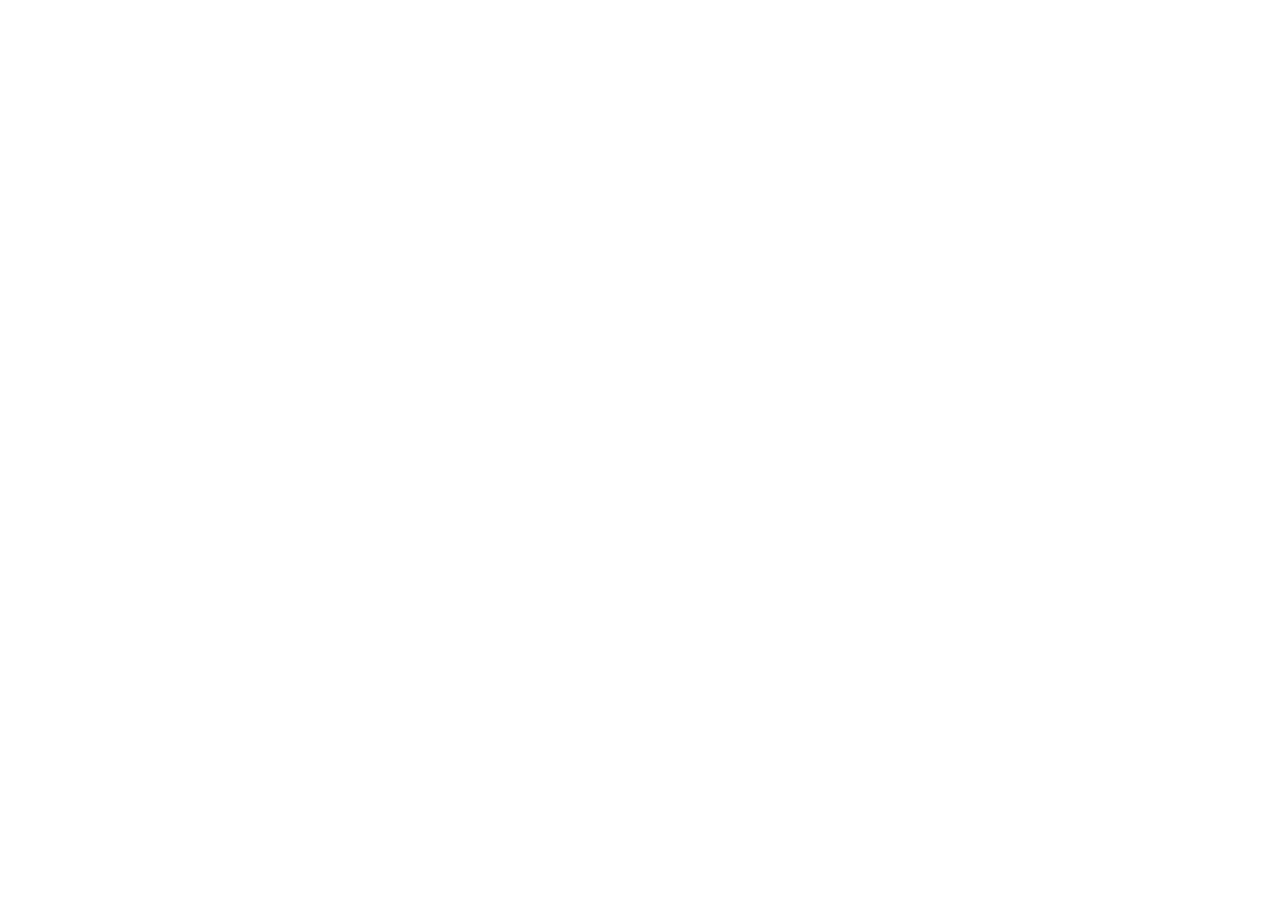
==== area_dashboard.html @ 0c940895 "Upload dos arquivos html" ====
<!DOCTYPE html>
<html lang="pt">
<head>
	<meta charset="UTF-8">
	<meta http-equiv="X-UA-Compatible" content="IE=edge">
	<meta name="viewport" content="width=device-width, initial-scale=1.0">
	<link href=”https://cdn.jsdelivr.net/npm/bootstrap@5.1.3/dist/css/bootstrap.min.css” rel=”stylesheet”>
	<script src=”https://cdn.jsdelivr.net/npm/bootstrap@5.1.3/dist/js/bootstrap.bundle.min.js”></script>
	<title>Meu Dashboard</title>
</head>
<body>

</body>
</html>
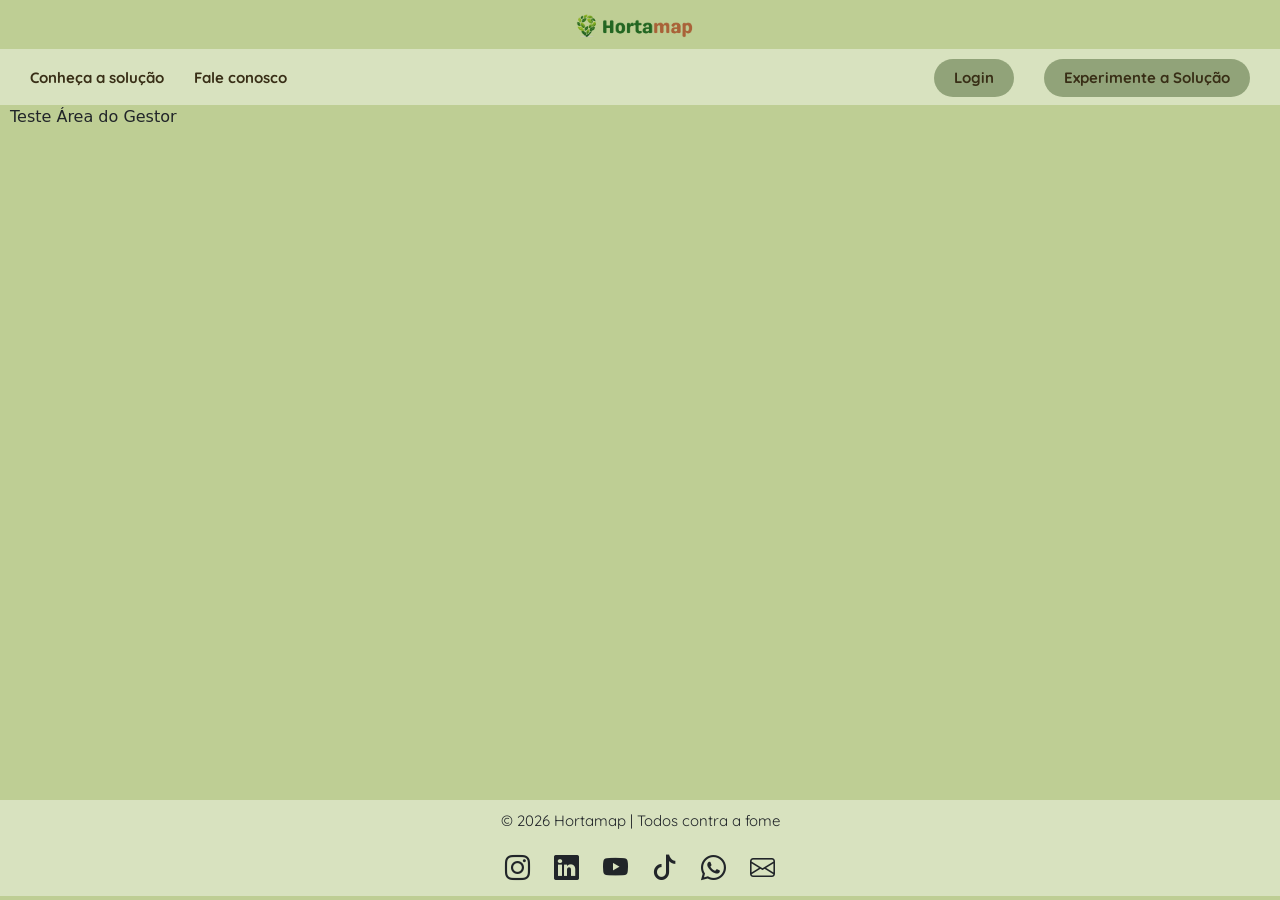
==== commit c80e8581: "Esqueleto do site para cada página e configuração CSS" ====
--- a/area_dashboard.html
+++ b/area_dashboard.html
@@ -4,11 +4,39 @@
 	<meta charset="UTF-8">
 	<meta http-equiv="X-UA-Compatible" content="IE=edge">
 	<meta name="viewport" content="width=device-width, initial-scale=1.0">
-	<link href=”https://cdn.jsdelivr.net/npm/bootstrap@5.1.3/dist/css/bootstrap.min.css” rel=”stylesheet”>
-	<script src=”https://cdn.jsdelivr.net/npm/bootstrap@5.1.3/dist/js/bootstrap.bundle.min.js”></script>
-	<title>Meu Dashboard</title>
+	<link rel="preconnect" href="https://fonts.googleapis.com">
+	<link rel="preconnect" href="https://fonts.gstatic.com" crossorigin>
+	<link href="https://fonts.googleapis.com/css2?family=Quicksand:wght@300..700&display=swap" rel="stylesheet">
+	<link href="https://cdn.jsdelivr.net/npm/bootstrap@5.1.3/dist/css/bootstrap.min.css" rel="stylesheet">
+	<link rel="stylesheet" href="https://cdn.jsdelivr.net/npm/bootstrap-icons@1.11.3/font/bootstrap-icons.css">
+	<link href="css/css.css" rel="stylesheet">
+	<title>Área do Gestor</title>
 </head>
 <body>
-
+	<div class="logo">
+		<img src="img/logo_HortaMap_horizontal.png">
+	</div>
+	<div class="navegacao">
+  		<div class="esquerda">
+    		<h2><a href="index.html" target="_parent">Conheça a solução</a></h2>
+    		<h2><a href="fale_conosco.html" target="_parent">Fale conosco</a></h2>
+		</div>
+  		<div class="direita">
+    		<h2><a href="login.html" target="_parent">Login</a></h2>
+    		<h2><a href="cadastro.html" target="_parent">Experimente a Solução</a></h2>
+  		</div>
+	</div>
+	<div class="conteudo">
+		<p>Teste Área do Gestor</p>
+	</div>
+	<footer>
+		<p>© 2026 Hortamap  |  Todos contra a fome</p>
+		<a href="https://www.instagram.com/hortamap/" target="_blank"><i class="bi bi-instagram"></i></a>
+		<a href="https://www.linkedin.com" target="_blank"><i class="bi bi-linkedin"></i></a>
+		<a href="https://www.youtube.com/@HortaMapSolucao" target="_blank"><i class="bi bi-youtube"></i></a>
+		<a href="https://www.tiktok.com" target="_blank"><i class="bi bi-tiktok"></i></a>
+		<a href="https://wa.me/5531985085780" target="_blank"><i class="bi bi-whatsapp"></i></a>
+		<a href="mailto:hortamapsolucao@gmail.com" target="_blank"><i class="bi bi-envelope"></i></a>
+	</footer>
 </body>
 </html>
--- a/css/css.css
+++ b/css/css.css
@@ -0,0 +1,76 @@
+body {
+    background-color: #bece94;
+    margin: 0;
+    display: flex;
+    flex-direction: column;
+}
+
+.logo img {
+    padding-top: 10px;
+    width: 10%;
+    height: auto;
+    align-items: center;
+    display: block;
+    margin: auto;
+}
+
+a, a:visited, a:hover, a:active {
+    text-decoration: none; /*tira o sublinhado*/
+    color: inherit;        /*usa a cor do elemento pai*/
+}
+
+.navegacao {
+    font-family: "Quicksand", sans-serif;
+    font-weight: bold;
+    background-color: rgba(255, 255, 255, 0.4);
+    display: flex;
+    justify-content: space-between; /*separa os grupos*/
+    align-items: center;
+    padding: 10px 30px 0px 30px;
+}
+
+.navegacao h2 {
+    font-family: "Quicksand", sans-serif;
+    font-size: 15px;
+    font-weight: bold;
+}
+
+.esquerda, .direita {
+    display: flex;
+    flex-direction: row;
+    gap: 30px; /*controla o quão juntinhos eles ficam*/
+    color:#382e16;
+}
+
+.direita h2 {
+    border-radius: 40px;
+    padding: 10px 20px;
+    background-color: #29461367;
+}
+
+.direita h2:hover, .esquerda h2:hover {
+    background-color: #236622;
+    color: white;
+}
+
+.conteudo {
+    min-height: calc(100vh - 205px); /* ajuste conforme a altura do seu footer */
+    margin: 0px 10px;
+}
+
+footer {
+    padding: 10px 0px;
+    font-family: "Quicksand", sans-serif;
+    background-color: rgba(255, 255, 255, 0.4);
+    text-align: center;
+    gap: 15px;
+}
+
+footer p {
+    font-size: 15px;
+}
+
+.bi {
+    font-size: 25px;
+    margin: 0px 10px;;
+}
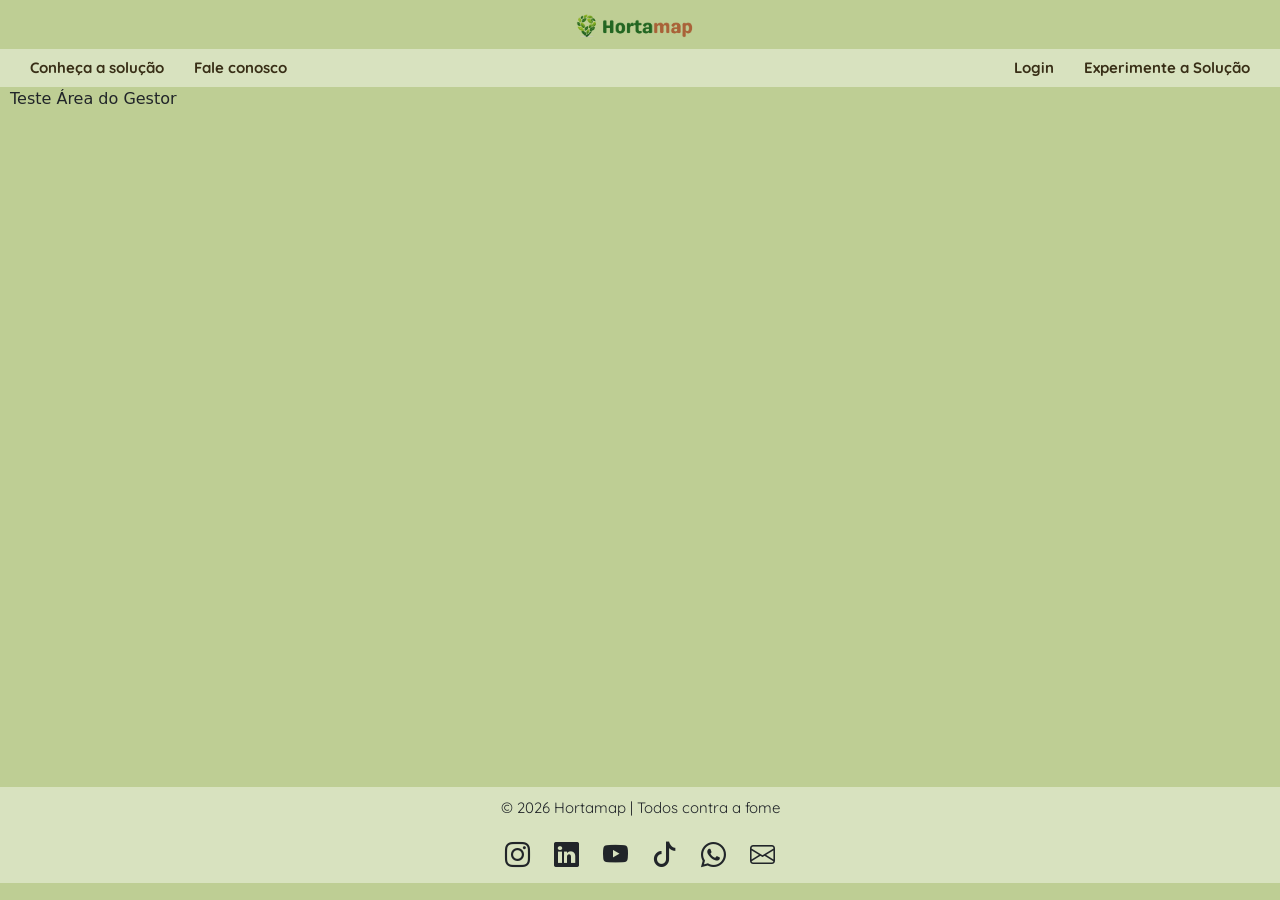
==== commit 56ce7b0b: "Inclusão de icon no title e incremento na index" ====
--- a/area_dashboard.html
+++ b/area_dashboard.html
@@ -11,6 +11,7 @@
 	<link rel="stylesheet" href="https://cdn.jsdelivr.net/npm/bootstrap-icons@1.11.3/font/bootstrap-icons.css">
 	<link href="css/css.css" rel="stylesheet">
 	<title>Área do Gestor</title>
+	<link rel="icon" type="image/png" href="img/logo_HortaMap_folha.png">
 </head>
 <body>
 	<div class="logo">
--- a/css/css.css
+++ b/css/css.css
@@ -26,13 +26,14 @@
     display: flex;
     justify-content: space-between; /*separa os grupos*/
     align-items: center;
-    padding: 10px 30px 0px 30px;
+    padding: 10px 30px 10px 30px;
 }
 
 .navegacao h2 {
     font-family: "Quicksand", sans-serif;
     font-size: 15px;
     font-weight: bold;
+    margin: auto;
 }
 
 .esquerda, .direita {
@@ -42,20 +43,72 @@
     color:#382e16;
 }
 
-.direita h2 {
+.menu {
     border-radius: 40px;
     padding: 10px 20px;
     background-color: #29461367;
+    border: none;
+    font-family: "Quicksand", sans-serif;
+    font-weight: bold;
 }
 
-.direita h2:hover, .esquerda h2:hover {
+.menu:hover, .esquerda h2:hover {
     background-color: #236622;
     color: white;
 }
 
 .conteudo {
-    min-height: calc(100vh - 205px); /* ajuste conforme a altura do seu footer */
+    min-height: calc(100vh - 200px); /* ajuste conforme a altura do seu footer */
     margin: 0px 10px;
+}
+
+.caixa {
+    margin: 30px 50px;
+    padding: 40px;
+    border-radius: 100px;
+    background-color: rgba(239, 226, 226, 0.4);
+}
+
+.texto {
+    align-items: center;
+    display: block;
+    margin: auto; 
+}
+
+.texto h3 {
+    text-align: center;
+    margin-bottom: 30px;
+    font-weight: bold;
+    font-family: "Quicksand", sans-serif;
+}
+
+.texto p {
+    text-align: justify;
+    font-size: 20px;
+}
+
+iframe {
+    border-radius: 0px 100px 100px 0px;
+}
+
+.container_botao {
+    display: flex;
+    justify-content: flex-end;
+}
+
+.botao {
+    margin-top: 20px;
+    border-radius: 40px;
+    padding: 10px 20px;
+    background-color: #29461367;
+    border: none;
+    font-family: "Quicksand", sans-serif;
+    font-weight: bold;
+}
+
+.botao:hover {
+    background-color: #236622;
+    color: white;
 }
 
 footer {
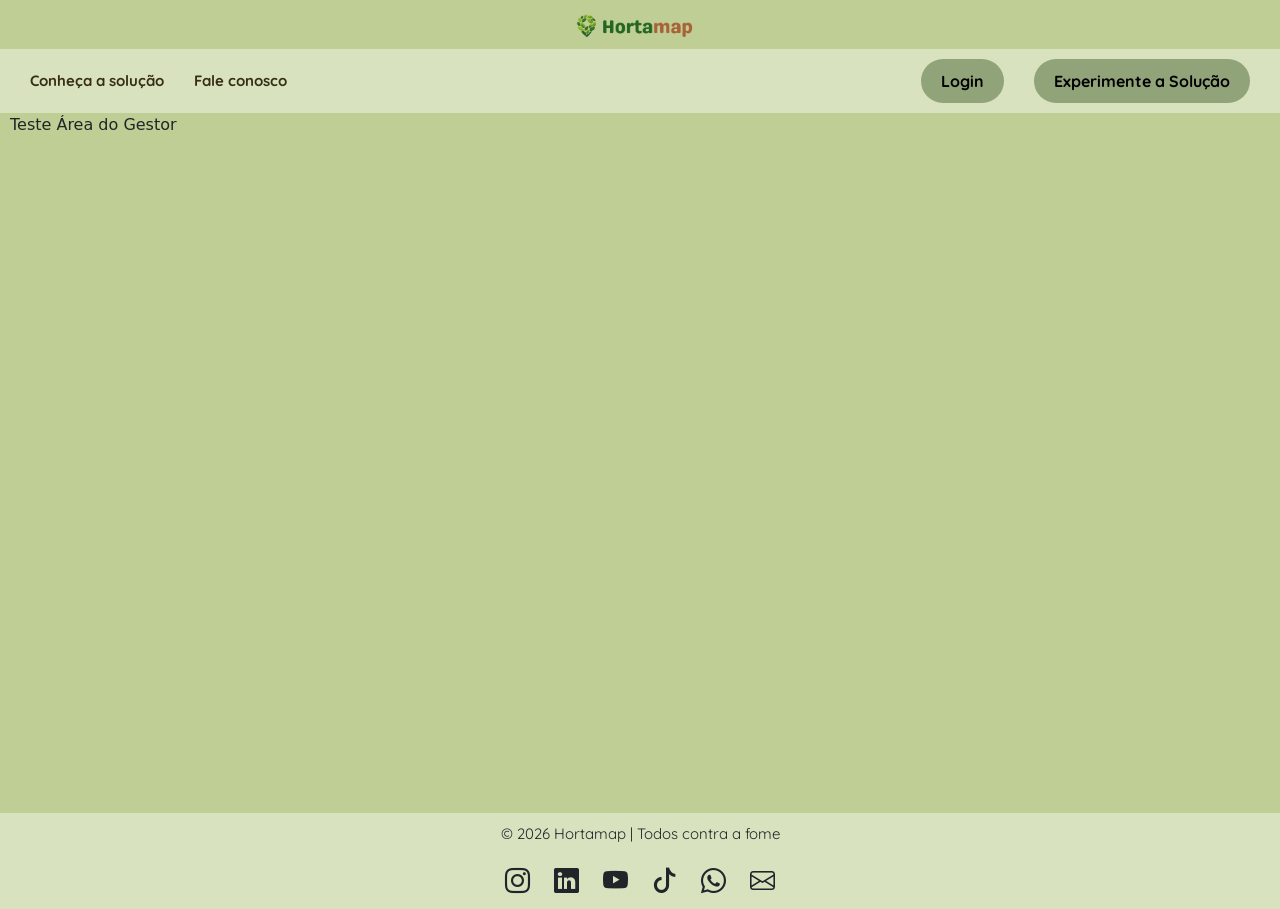
==== commit 6dea8656: "Ajuste de botão e limpeza de comentários" ====
--- a/area_dashboard.html
+++ b/area_dashboard.html
@@ -22,10 +22,10 @@
     		<h2><a href="index.html" target="_parent">Conheça a solução</a></h2>
     		<h2><a href="fale_conosco.html" target="_parent">Fale conosco</a></h2>
 		</div>
-  		<div class="direita">
-    		<h2><a href="login.html" target="_parent">Login</a></h2>
-    		<h2><a href="cadastro.html" target="_parent">Experimente a Solução</a></h2>
-  		</div>
+		<div class="direita">
+			<button type="button" class="menu"><a href="login.html" target="_parent">Login</a></button>
+			<button type="button" class="menu"><a href="cadastro.html" target="_parent">Experimente a Solução</a></button>
+		</div>
 	</div>
 	<div class="conteudo">
 		<p>Teste Área do Gestor</p>
--- a/css/css.css
+++ b/css/css.css
@@ -87,8 +87,12 @@
     font-size: 20px;
 }
 
-iframe {
+.imgdireita {
     border-radius: 0px 100px 100px 0px;
+}
+
+.imgesquerda {
+    border-radius: 100px 0px 0px 100px;
 }
 
 .container_botao {
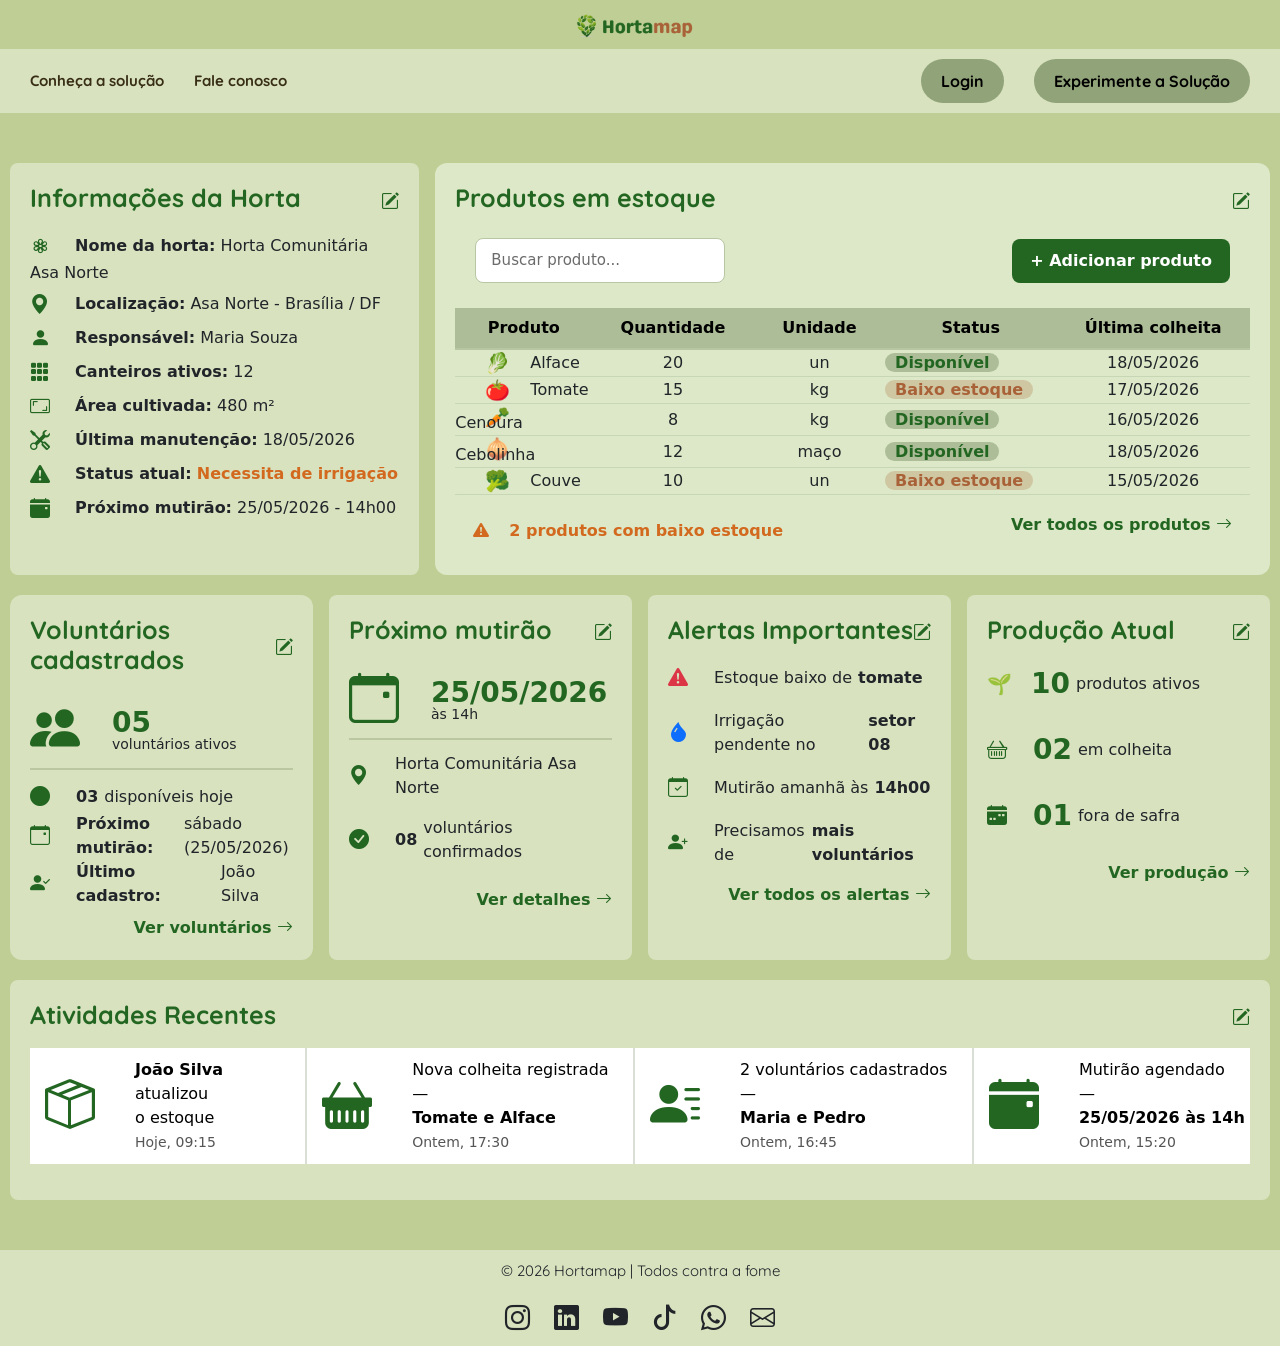
==== commit 9cec5f30: "Tela do dashboard e padronização do CSS" ====
--- a/area_dashboard.html
+++ b/area_dashboard.html
@@ -1,5 +1,6 @@
 <!DOCTYPE html>
 <html lang="pt">
+
 <head>
 	<meta charset="UTF-8">
 	<meta http-equiv="X-UA-Compatible" content="IE=edge">
@@ -13,31 +14,306 @@
 	<title>Área do Gestor</title>
 	<link rel="icon" type="image/png" href="img/logo_HortaMap_folha.png">
 </head>
+
 <body>
 	<div class="logo">
-		<img src="img/logo_HortaMap_horizontal.png">
+		<img src="img/logo_HortaMap_horizontal.png" alt="HortaMap">
 	</div>
 	<div class="navegacao">
-  		<div class="esquerda">
-    		<h2><a href="index.html" target="_parent">Conheça a solução</a></h2>
-    		<h2><a href="fale_conosco.html" target="_parent">Fale conosco</a></h2>
+		<div class="esquerda">
+			<h2><a href="index.html" target="_parent">Conheça a solução</a></h2>
+			<h2><a href="fale_conosco.html" target="_parent">Fale conosco</a></h2>
 		</div>
 		<div class="direita">
 			<button type="button" class="menu"><a href="login.html" target="_parent">Login</a></button>
-			<button type="button" class="menu"><a href="cadastro.html" target="_parent">Experimente a Solução</a></button>
+			<button type="button" class="menu"><a href="cadastro.html" target="_parent">Experimente a
+					Solução</a></button>
 		</div>
 	</div>
-	<div class="conteudo">
-		<p>Teste Área do Gestor</p>
+	<div class="conteudo conteudo-dash">
+		<!-- LINHA 1 -->
+		<div class="row g-3 line-dash">
+			<div class="col-md-4">
+				<div class="caixa-dash">
+					<h4 class="title-box-dash">
+						Informações da Horta
+						<button class="btn-edit-box" type="button">
+							<i class="bi bi-pencil-square"></i>
+						</button>
+					</h4>
+					<p class="mb-1">
+						<i class="bi bi-flower3 icon-info"></i>
+						<b>Nome da horta:</b> Horta Comunitária Asa Norte
+					</p>
+					<p class="mb-1">
+						<i class="bi bi-geo-alt-fill icon-info"></i>
+						<b>Localização:</b> Asa Norte - Brasília / DF
+					</p>
+					<p class="mb-1">
+						<i class="bi bi-person-fill icon-info"></i>
+						<b>Responsável:</b> Maria Souza
+					</p>
+					<p class="mb-1">
+						<i class="bi bi-grid-3x3-gap-fill icon-info"></i>
+						<b>Canteiros ativos:</b> 12
+					</p>
+					<p class="mb-1">
+						<i class="bi bi-aspect-ratio icon-info"></i>
+						<b>Área cultivada:</b> 480 m²
+					</p>
+					<p class="mb-1">
+						<i class="bi bi-tools icon-info"></i>
+						<b>Última manutenção:</b> 18/05/2026
+					</p>
+					<p class="mb-1">
+						<i class="bi bi-exclamation-triangle-fill icon-info text-atencao"></i>
+						<b>Status atual:</b> <span class="text-atencao">Necessita de irrigação</span>
+					</p>
+					<p class="mb-1">
+						<i class="bi bi-calendar-event-fill icon-info"></i>
+						<b>Próximo mutirão:</b> 25/05/2026 - 14h00
+					</p>
+				</div>
+			</div>
+			<div class="col-md-8">
+				<div class="caixa-dash tabela-estoque-box">
+					<h4 class="title-box-dash mb-0">
+						Produtos em estoque
+						<button class="btn-edit-box" type="button">
+							<i class="bi bi-pencil-square"></i>
+						</button>
+					</h4>
+					<div class="barra-acoes">
+						<input type="text" class="input-busca" placeholder="Buscar produto...">
+						<button class="btn-adicionar">
+							+ Adicionar produto
+						</button>
+					</div>
+					<table class="tabela-estoque">
+						<thead>
+							<tr>
+								<th class="col-curta">Produto</th>
+								<th class="col-curta">Quantidade</th>
+								<th class="col-curta">Unidade</th>
+								<th class="col-curta">Status</th>
+								<th class="col-curta">Última colheita</th>
+							</tr>
+						</thead>
+						<tbody>
+							<tr>
+								<td><span class="emoji-icon emoji-table">🥬</span>Alface</td>
+								<td class="text-center">20</td>
+								<td class="text-center">un</td>
+								<td><span class="status disponivel">Disponível</span></td>
+								<td class="text-center">18/05/2026</td>
+							</tr>
+							<tr>
+								<td><span class="emoji-icon emoji-table">🍅</span>Tomate</td>
+								<td class="text-center">15</td>
+								<td class="text-center">kg</td>
+								<td><span class="status baixo">Baixo estoque</span></td>
+								<td class="text-center">17/05/2026</td>
+							</tr>
+							<tr>
+								<td><span class="emoji-icon emoji-table">🥕</span>Cenoura</td>
+								<td class="text-center">8</td>
+								<td class="text-center">kg</td>
+								<td><span class="status disponivel">Disponível</span></td>
+								<td class="text-center">16/05/2026</td>
+							</tr>
+							<tr>
+								<td><span class="emoji-icon emoji-table">🧅</span>Cebolinha</td>
+								<td class="text-center">12</td>
+								<td class="text-center">maço</td>
+								<td><span class="status disponivel">Disponível</span></td>
+								<td class="text-center">18/05/2026</td>
+							</tr>
+							<tr>
+								<td><span class="emoji-icon emoji-table">🥦</span>Couve</td>
+								<td class="text-center">10</td>
+								<td class="text-center">un</td>
+								<td><span class="status baixo">Baixo estoque</span></td>
+								<td class="text-center">15/05/2026</td>
+							</tr>
+						</tbody>
+					</table>
+					<div class="alerta-estoque">
+						<div class="alerta-esquerda">
+							<p class="resumo-estoque text-atencao  mb-0"><i class="bi bi-exclamation-triangle-fill"></i><b>2 produtos com baixo estoque</b></p>
+						</div>
+						<a href="#" class="ver-todos-inline text-ver-todos">
+							Ver todos os produtos <i class="bi bi-arrow-right"></i>
+						</a>
+					</div>
+				</div>
+			</div>
+		</div>
+		<!-- LINHA 2 -->
+		<div class="row g-3 line-dash">
+			<div class="col-md-3">
+				<div class="caixa-dash voluntarios-box">
+					<h4 class="title-box-dash">
+						<span class="titulo-com-icone">Voluntários cadastrados</span>
+						<button class="btn-edit-box" type="button">
+							<i class="bi bi-pencil-square"></i>
+						</button>
+					</h4>
+					<div class="linha-voluntario line-voluntarios-ativos">
+						<i class="bi bi-people-fill icon-large"></i>
+						<div class="vol-info">
+							<span class="numero">05</span>
+							<span class="descricao">voluntários ativos</span>
+						</div>
+					</div>
+					<p class="linha-info mb-0">
+						<i class="bi bi-circle-fill icon-info"></i>
+						<b>03</b> disponíveis hoje
+					</p>
+					<p class="linha-info mb-0">
+						<i class="bi bi-calendar-event icon-info"></i>
+						<b>Próximo mutirão:</b> sábado (25/05/2026)
+					</p>
+					<p class="linha-info mb-2">
+						<i class="bi bi-person-check-fill icon-info"></i>
+						<b>Último cadastro:</b> João Silva
+					</p>
+					<a href="#" class="ver-todos-inline text-ver-todos">
+						Ver voluntários <i class="bi bi-arrow-right"></i>
+					</a>
+				</div>
+			</div>
+			<div class="col-md-3">
+				<div class="caixa-dash">
+					<h4 class="title-box-dash">
+						Próximo mutirão
+						<button class="btn-edit-box" type="button">
+							<i class="bi bi-pencil-square"></i>
+						</button>
+					</h4>
+					<div class="linha-voluntario line-voluntarios-ativos">
+						<i class="bi bi-calendar-event icon-large"></i>
+						<div class="vol-info">
+							<span class="numero">25/05/2026</span>
+							<span class="descricao">às 14h</span>
+						</div>
+					</div>
+					<p class="linha-info mb-3">
+						<i class="bi bi-geo-alt-fill icon-info"></i>
+						Horta Comunitária Asa Norte
+					</p>
+					<p class="linha-info mb-4">
+						<i class="bi bi-check-circle-fill icon-info"></i>
+						<b>08</b> voluntários confirmados
+					</p>
+					<a href="#" class="ver-todos-inline text-ver-todos">
+						Ver detalhes <i class="bi bi-arrow-right"></i>
+					</a>
+				</div>
+			</div>
+			<div class="col-md-3">
+				<div class="caixa-dash">
+					<h4 class="title-box-dash">
+						Alertas Importantes
+						<button class="btn-edit-box" type="button">
+							<i class="bi bi-pencil-square"></i>
+						</button>
+					</h4>
+					<p class="linha-info mb-3">
+						<i class="bi bi-exclamation-triangle-fill text-danger icon-info"></i>
+						Estoque baixo de <b>tomate</b>
+					</p>
+					<p class="linha-info mb-3">
+						<i class="bi bi-droplet-fill text-primary icon-info"></i>
+						Irrigação pendente no <b>setor 08</b>
+					</p>
+					<p class="linha-info mb-3">
+						<i class="bi bi-calendar-check icon-info"></i>
+						Mutirão amanhã às <b>14h00</b>
+					</p>
+					<p class="linha-info mb-3">
+						<i class="bi bi-person-plus-fill icon-info"></i>
+						Precisamos de <b>mais voluntários</b>
+					</p>
+					<a href="#" class="ver-todos-inline text-ver-todos">
+						Ver todos os alertas <i class="bi bi-arrow-right"></i>
+					</a>
+				</div>
+			</div>
+			<div class="col-md-3">
+				<div class="caixa-dash">
+					<h4 class="title-box-dash">
+						Produção Atual
+						<button class="btn-edit-box" type="button">
+							<i class="bi bi-pencil-square"></i>
+						</button>
+					</h4>
+					<p class="linha-info mb-4">
+						<span class="emoji-icon emoji-info">🌱</span>
+						<span class="numero">10</span> produtos ativos
+					</p>
+					<p class="linha-info mb-4">
+						<i class="bi bi-basket icon-info"></i>
+						<span class="numero">02</span> em colheita
+					</p>
+					<p class="linha-info mb-4">
+						<i class="bi bi-calendar-week-fill icon-info"></i>
+						<span class="numero">01</span> fora de safra
+					</p>
+					<a href="#" class="ver-todos-inline text-ver-todos">
+						Ver produção <i class="bi bi-arrow-right"></i>
+					</a>
+				</div>
+			</div>
+		</div>
+		<!-- LINHA 3 -->
+		<div class="row g-3 line-dash">
+			<div class="col-md-12">
+				<div class="caixa-dash">
+					<h4 class="title-box-dash">
+						Atividades Recentes
+						<button class="btn-edit-box" type="button">
+							<i class="bi bi-pencil-square"></i>
+						</button>
+					</h4>
+					<table class="table table-borderless atividades-recentes">
+						<tbody>
+							<tr>
+								<td class="icone"><i class="bi bi-box-seam icon-large"></i></td>
+								<td class="line-table-atividades">
+									<b>João Silva</b> atualizou<br> o estoque<br>
+									<small>Hoje, 09:15</small>
+								</td>
+								<td class="icone"><i class="bi bi-basket-fill icon-large"></i></td>
+								<td class="line-table-atividades">
+									Nova colheita registrada — <br><b>Tomate e Alface</b><br>
+									<small>Ontem, 17:30</small>
+								</td>
+								<td class="icone"><i class="bi bi-person-lines-fill icon-large"></i></td>
+								<td class="line-table-atividades">
+									2 voluntários cadastrados — <br><b>Maria e Pedro</b><br>
+									<small>Ontem, 16:45</small>
+								</td>
+								<td class="icone"><i class="bi bi-calendar-event-fill icon-large"></i></td>
+								<td>
+									Mutirão agendado — <br><b>25/05/2026 às 14h</b><br>
+									<small>Ontem, 15:20</small>
+								</td>
+							</tr>
+						</tbody>
+					</table>
+				</div>
+			</div>
+		</div>
 	</div>
-	<footer>
-		<p>© 2026 Hortamap  |  Todos contra a fome</p>
-		<a href="https://www.instagram.com/hortamap/" target="_blank"><i class="bi bi-instagram"></i></a>
-		<a href="https://www.linkedin.com" target="_blank"><i class="bi bi-linkedin"></i></a>
-		<a href="https://www.youtube.com/@HortaMapSolucao" target="_blank"><i class="bi bi-youtube"></i></a>
-		<a href="https://www.tiktok.com" target="_blank"><i class="bi bi-tiktok"></i></a>
-		<a href="https://wa.me/5531985085780" target="_blank"><i class="bi bi-whatsapp"></i></a>
-		<a href="mailto:hortamapsolucao@gmail.com" target="_blank"><i class="bi bi-envelope"></i></a>
+	<footer class="mb-0">
+		<p>© 2026 Hortamap | Todos contra a fome</p>
+		<a href="https://www.instagram.com/hortamap/" target="_blank"><i class="bi bi-instagram icon-rodape"></i></a>
+		<a href="https://www.linkedin.com" target="_blank"><i class="bi bi-linkedin icon-rodape"></i></a>
+		<a href="https://www.youtube.com/@HortaMapSolucao" target="_blank"><i class="bi bi-youtube icon-rodape"></i></a>
+		<a href="https://www.tiktok.com" target="_blank"><i class="bi bi-tiktok icon-rodape"></i></a>
+		<a href="https://wa.me/5531985085780" target="_blank"><i class="bi bi-whatsapp icon-rodape"></i></a>
+		<a href="mailto:hortamapsolucao@gmail.com" target="_blank"><i class="bi bi-envelope icon-rodape"></i></a>
 	</footer>
 </body>
+
 </html>
--- a/css/css.css
+++ b/css/css.css
@@ -1,49 +1,45 @@
-body {
+/* ------------------------------------ páginas gerais ------------------------------------ */
+
+body { /* configura o conteúdo como um todo */
     background-color: #bece94;
     margin: 0;
     display: flex;
     flex-direction: column;
 }
 
-.logo img {
+.logo img { /* imagem do topo */
     padding-top: 10px;
     width: 10%;
     height: auto;
-    align-items: center;
     display: block;
     margin: auto;
 }
 
-a, a:visited, a:hover, a:active {
-    text-decoration: none; /*tira o sublinhado*/
-    color: inherit;        /*usa a cor do elemento pai*/
-}
-
-.navegacao {
+.navegacao { /* menu de navegação */
     font-family: "Quicksand", sans-serif;
     font-weight: bold;
     background-color: rgba(255, 255, 255, 0.4);
     display: flex;
-    justify-content: space-between; /*separa os grupos*/
-    align-items: center;
-    padding: 10px 30px 10px 30px;
-}
-
-.navegacao h2 {
+    justify-content: space-between;
+    align-items: center;
+    padding: 10px 30px;
+}
+
+.navegacao h2 { /* menu sem formato de botão */
     font-family: "Quicksand", sans-serif;
     font-size: 15px;
     font-weight: bold;
     margin: auto;
 }
 
-.esquerda, .direita {
+.esquerda, .direita { /* menu - separação entre botões e menu */
     display: flex;
     flex-direction: row;
-    gap: 30px; /*controla o quão juntinhos eles ficam*/
-    color:#382e16;
-}
-
-.menu {
+    gap: 30px;
+    color: #382e16;
+}
+
+.menu { /* menu em formato de botões */
     border-radius: 40px;
     padding: 10px 20px;
     background-color: #29461367;
@@ -52,55 +48,31 @@
     font-weight: bold;
 }
 
-.menu:hover, .esquerda h2:hover {
+.menu:hover { /* menu em formato de botões - ao passar o mouse */
     background-color: #236622;
     color: white;
 }
 
-.conteudo {
-    min-height: calc(100vh - 200px); /* ajuste conforme a altura do seu footer */
-    margin: 0px 10px;
-}
-
-.caixa {
-    margin: 30px 50px;
-    padding: 40px;
-    border-radius: 100px;
-    background-color: rgba(239, 226, 226, 0.4);
-}
-
-.texto {
-    align-items: center;
-    display: block;
-    margin: auto; 
-}
-
-.texto h3 {
-    text-align: center;
-    margin-bottom: 30px;
-    font-weight: bold;
-    font-family: "Quicksand", sans-serif;
-}
-
-.texto p {
-    text-align: justify;
-    font-size: 20px;
-}
-
-.imgdireita {
-    border-radius: 0px 100px 100px 0px;
-}
-
-.imgesquerda {
-    border-radius: 100px 0px 0px 100px;
-}
-
-.container_botao {
+.esquerda h2:hover { /* menu sem formato de botão - ao passar o mouse */
+    text-decoration: underline;
+    color: #a96238;
+}
+
+a, a:visited, a:hover, a:active { /* para evitar decoração de link */
+    text-decoration: none;
+    color: inherit;
+}
+
+.conteudo { /* área entre menu e rodapé */
+    min-height: calc(100vh - 200px);
+}
+
+.container-botao { /* container dos botões submit */
     display: flex;
     justify-content: flex-end;
 }
 
-.botao {
+.botao { /* botão submit */
     margin-top: 20px;
     border-radius: 40px;
     padding: 10px 20px;
@@ -110,12 +82,12 @@
     font-weight: bold;
 }
 
-.botao:hover {
+.botao:hover { /* botão submit - ao passar o mouse */
     background-color: #236622;
     color: white;
 }
 
-footer {
+footer { /* rodapé */
     padding: 10px 0px;
     font-family: "Quicksand", sans-serif;
     background-color: rgba(255, 255, 255, 0.4);
@@ -123,11 +95,456 @@
     gap: 15px;
 }
 
-footer p {
+footer p { /* rodapé */
     font-size: 15px;
 }
 
-.bi {
+.icon-rodape { /* rodapé */
     font-size: 25px;
-    margin: 0px 10px;;
+    margin: 0px 10px;
+}
+
+.my-forms { /* formulários */
+    margin: auto;
+    display: flex;
+    justify-content: center;
+}
+
+.text-duo-color { /* titulo com duas cores */
+    font-weight: bold;
+    justify-content: center;
+    font-size: 30px;
+    border-right: 2px solid rgba(255, 255, 255, 0.4);
+}
+
+.color1 { /* titulo com duas cores - cor um */
+    color: #236622;
+}
+
+.color2 { /* titulo com duas cores - cor dois */
+    color: #a96238;
+}
+
+.text-explicacao { /* texto de introdução da página - vem junto do text-duo-color */
+    font-size: 16px;
+    padding: 10px 20px;
+    justify-content: center;
+}
+
+.titulo-label { /* titulos em formulários */
+    font-weight: bold;
+}
+
+/* ------------------------------------ página INDEX ------------------------------------ */
+.caixa { /* caixas de fundo */
+    margin: 30px 50px;
+    padding: 40px;
+    border-radius: 100px;
+    background-color: rgba(239, 226, 226, 0.4);
+}
+
+.texto { /* textos da página */
+    align-items: center;
+    display: block;
+    margin: auto;
+}
+
+.texto h3 { /* título das caixas */
+    text-align: center;
+    margin-bottom: 30px;
+    font-weight: bold;
+    font-family: "Quicksand", sans-serif;
+}
+
+.texto p { /* parágrafos */
+    text-align: justify;
+    font-size: 18px;
+}
+
+.imgdireita, .imgesquerda { /*ajuste de imagem */
+    max-width: 100%;
+    height: auto;
+    object-fit: cover;
+    object-position: center;
+}
+
+.imgdireita { /*ajuste de imagem */
+    border-radius: 0px 100px 100px 0px;
+}
+
+.imgesquerda { /*ajuste de imagem */
+    border-radius: 100px 0px 0px 100px;
+}
+
+/* ------------------------------------ página FALE CONOSCO ------------------------------------ */
+.texto-icon { /* icones do fale conosco */
+    display: inline-block;
+}
+
+.redes-fale-conosco { /* icones do fale conosco */
+    font-size: 50px;
+    padding: 30px;
+}
+
+.caixa-contatos { /* caixas de redes sociais e outros contatos */
+    background-color: rgba(255, 255, 255, 0.4);
+    margin: auto;
+    margin-top: 50px;
+    margin-bottom: 30px;
+    padding: 20px;
+    display: block;
+    text-align: center;
+}
+
+.intervalo-entre-campos { /* intervalo entre contatos */
+    padding-right: 40px;
+}
+
+.fale-atendente { /* contato com atendente */
+    padding-right: 10px;
+}
+
+/* ------------------------------------ página LOGIN ------------------------------------ */
+.login-page, .frase-impacto, .forms-login { /* elementros centrais da página */
+    margin: auto;
+    padding: 50px;
+}
+
+.frase-impacto { /* elementos centrais da página - frase que chama atenção */
+    justify-content: center;
+}
+
+.container-login { /* container botão */
+    display: inline;
+}
+
+h1 { /* frase de impacto */
+    font-family: "Quicksand", sans-serif;
+    font-weight: bold;
+    font-size: 30px;
+    margin-bottom: 50px;
+}
+
+.senha { /* campo senha */
+    margin-top: 10px;
+}
+
+.forms-login { /* formulário de login */
+    border-left: 5px solid #236622;
+}
+
+/* ------------------------------------ página DASHBOARD ------------------------------------ */
+.conteudo-dash { /* container total da página */
+    margin: 50px 10px 30px 10px;
+}
+
+.conteudo-dash .row { /* cada linha do dashboard: colunas com mesma altura */
+    align-items: stretch;
+}
+
+.line-dash { /* cada linha de conteúdo do dash */
+    margin-bottom: 20px;
+}
+
+.caixa-dash { /* cada caixa ocupa 100% da altura da coluna */
+    background-color: rgba(255, 255, 255, 0.4);
+    padding: 20px;
+    border-radius: 8px;
+    display: flex;
+    flex-direction: column;
+    height: 100%;
+}
+
+.title-box-dash { /* título de cada caixa */
+    font-weight: bold;
+    font-family: "Quicksand", sans-serif;
+    color: #236622;
+    padding-bottom: 10px;
+    font-size: 25px;
+    display: flex;
+    align-items: center;
+    justify-content: space-between;
+}
+
+.text-atencao { /* texto informando atenção */
+    color: chocolate;
+    font-weight: bold;
+}
+
+.atividades-recentes td { /* tabela de atividades recentes - coluna */
+    vertical-align: middle;
+    padding: 10px 5px;
+}
+
+.atividades-recentes .icone { /* tabela de atividades recentes - ícones */
+    width: 40px;
+    text-align: center;
+    font-size: 22px;
+    color: #236622;
+}
+
+.atividades-recentes small { /* tabela de atividades recentes - textos pequenos */
+    color: #555;
+}
+
+.tabela-estoque-box { /* Caixa da tabela */
+    background-color: #dce8c7; /* verde claro da referência */
+    border-radius: 12px;
+    padding: 20px;
+}
+
+.icon-info, .icon-large, .emoji-table { /* ícones e emojis */
+    color: #236622;
+    margin-right: 20px;
+    vertical-align: middle;
+}
+
+.icon-info, .emoji-info, .emoji-table { /* ícones pequenos e emojis - tamanho */
+    font-size: 20px;
+}
+
+.icon-large { /* ícones grandes - tamanho */
+    font-size: 50px;
+}
+
+.emoji-info { /* emoji - margem */
+    margin-right: 13px;
+}
+
+.emoji-table { /* emoji - margem */
+    margin: 0px 20px 0px 30px;
+}
+
+.bi-exclamation-triangle-fill { /* Ícone do estoque alerta */
+    margin-right: 20px;
+}
+
+.btn-edit-box { /* botão de edição - lápis */
+    background: transparent;
+    border: none;
+    color: #236622;
+    cursor: pointer;
+    padding: 0;
+}
+
+.btn-edit-box i { /* botão de edição - lápis */
+    font-size: 18px;
+}
+
+.btn-edit-box:hover i { /* botão de edição - lápis - ao passar o mouse */
+    color: #a96238;
+}
+
+.alerta-estoque { /* alerta de estoque baixo */
+    background-color: #dce8c7;
+    padding: 12px 18px;
+    border-radius: 10px;
+    display: flex;
+    justify-content: space-between;
+    align-items: center;
+}
+
+.text-ver-todos { /* link para ver mais detalhes */
+    color: #236622;
+    font-weight: bold;
+    text-align: end;
+}
+
+.text-ver-todos:hover { /* link para ver mais detalhes */
+    color: #a96238;
+}
+
+.tabela-estoque { /* Tabela sem bordas Bootstrap */
+    width: 100%;
+    border-collapse: collapse;
+    margin-top: 10px;
+}
+
+.tabela-estoque thead th { /* Tabela sem bordas Bootstrap - cabeçalho */
+    color: black;
+    font-weight: bold;
+    padding: 8px 0;
+    border-bottom: 2px solid #b7c7a3;
+    text-align: center;
+    background-color: #29461343;
+}
+
+.tabela-estoque td { /* Tabela sem bordas Bootstrap - linhas */
+    padding: 10px 0;
+    border-bottom: 1px solid #c7d6b4;
+    line-height: 5px;
+}
+
+.col-curta { /* para colocar a tabela com tamanho de colunas mais equilibrado*/
+    white-space: nowrap;
+    width: 1%;
+}
+
+.text-center { /* para alinhar o texto na tabela */ 
+    text-align: center;
+}
+
+.status { /* Status - tabela estoque */
+    font-weight: bold;
+    padding: 0px 10px;
+    border-radius: 10px;
+}
+
+.status.disponivel { /* Status - itens disponíveis */
+    color: #236622;
+    background-color: #29461343;
+}
+
+.status.baixo { /* Status - itens em baixa */
+    color: #a96238;
+    background-color: #a9613841;
+}
+
+.resumo-estoque { /* Texto abaixo da tabela */
+    margin-top: 12px;
+    margin-bottom: 5px;
+}
+
+.barra-acoes { /* Busca - Caixa verde clara */
+    background-color: #dce8c7; /* mesmo tom da referência */
+    padding: 15px 20px;
+    border-radius: 12px;
+    display: flex;
+    justify-content: space-between;
+    align-items: center;
+}
+
+.input-busca { /* Campo de busca */
+    width: 250px;
+    padding: 10px 15px;
+    border-radius: 8px;
+    border: 1px solid #b7c7a3;
+    font-size: 15px;
+    outline: none;
+    margin: none;
+}
+
+.input-busca::placeholder { /* Campo de busca */
+    color: #6b6b6b;
+}
+
+.btn-adicionar { /* Botão verde escuro - adicionar produtos */
+    background-color: #236622;
+    color: white;
+    border: none;
+    padding: 10px 18px;
+    border-radius: 8px;
+    font-weight: bold;
+    cursor: pointer;
+    transition: 0.2s;
+    margin: none;
+}
+
+.btn-adicionar:hover { /* Botão verde escuro - adicionar produtos - passar o mouse */
+    background-color: #a96138;
+}
+
+.line-table-atividades { /* texto das últimas atividades notificadas */
+    border-right: 2px solid #2946132c;
+}
+
+td .icon-large { /* texto das últimas atividades notificadas - icones */
+    padding: 10px;
+}
+
+.voluntarios-box { /* Caixa específica dos voluntários */
+    border-radius: 12px;
+    padding: 20px;
+}
+
+.linha-voluntario { /* Linha com número grande + texto pequeno */
+    display: flex;
+    align-items: center;
+    gap: 12px; /* espaço entre ícone e texto */
+    margin-bottom: 12px;
+}
+
+.line-voluntarios-ativos { /* Linha com número grande + texto pequeno */
+    border-bottom: 2px solid #2946132c;
+}
+
+.vol-info { /* Linha com número grande + texto pequeno */
+    display: flex;
+    flex-direction: column;
+    line-height: 1.1;
+}
+
+.numero { /* Linha com número grande + texto pequeno */
+    font-size: 28px;
+    font-weight: bold;
+    color: #236622;
+}
+
+.vol-info .descricao { /* Linha com número grande + texto pequeno */
+    font-size: 14px;
+    margin-top: -2px;
+}
+
+.linha-info { /* Linhas com ícones */
+    display: flex;
+    align-items: center;
+    gap: 6px;
+    margin-bottom: 10px;
+}
+
+/* ------------------------------------ página CADASTRO ------------------------------------ */
+.tipo-cadastro { /* div onde está os botões de tipo de cadastro */
+    margin-top: 20px;
+    display: flex;
+    flex-direction: row;
+    gap: 30px;
+    align-items: center;
+    padding: 10px 30px;
+}
+
+.forms-cadastro { /* div onde está os botões de tipo de cadastro */
+    margin-bottom: 30px;
+}
+
+.cadastro-button { /* botão de tipo de cadastro */
+    border-radius: 40px;
+    padding: 10px 20px;
+    background-color: rgba(255, 255, 255, 0.4);
+    border: none;
+    font-family: "Quicksand", sans-serif;
+    font-weight: bold;
+    color: #236622;
+}
+
+.cadastro-button:hover { /* botão de tipo de cadastro - quando passa o mouse */
+    background-color: #236622;
+    color: white;
+}
+
+.cadastro-button.active { /* botão de tipo de cadastro - quando está ativo */
+    background-color: #23662268;
+    color: black;
+}
+
+.secao-cadastro { /* container do cadastro */
+    margin-top: 20px;
+    padding-bottom: 30px;
+    border-bottom: 2px dashed #23662245;
+}
+
+.identificacao-secao { /* titulo da seção */
+    font-family: "Quicksand", sans-serif;
+    font-size: 15px;
+}
+
+.produto-item .form-check-label { /* cadastro de produto - seleção */
+    width: 110px;
+}
+
+.produto-item .area-input { /* cadastro de produto - quantidade */
+    width: 100px;
+}
+
+.produto-item .form-check-input { /* cadastro de produto */
+    margin-top: 0;
 }
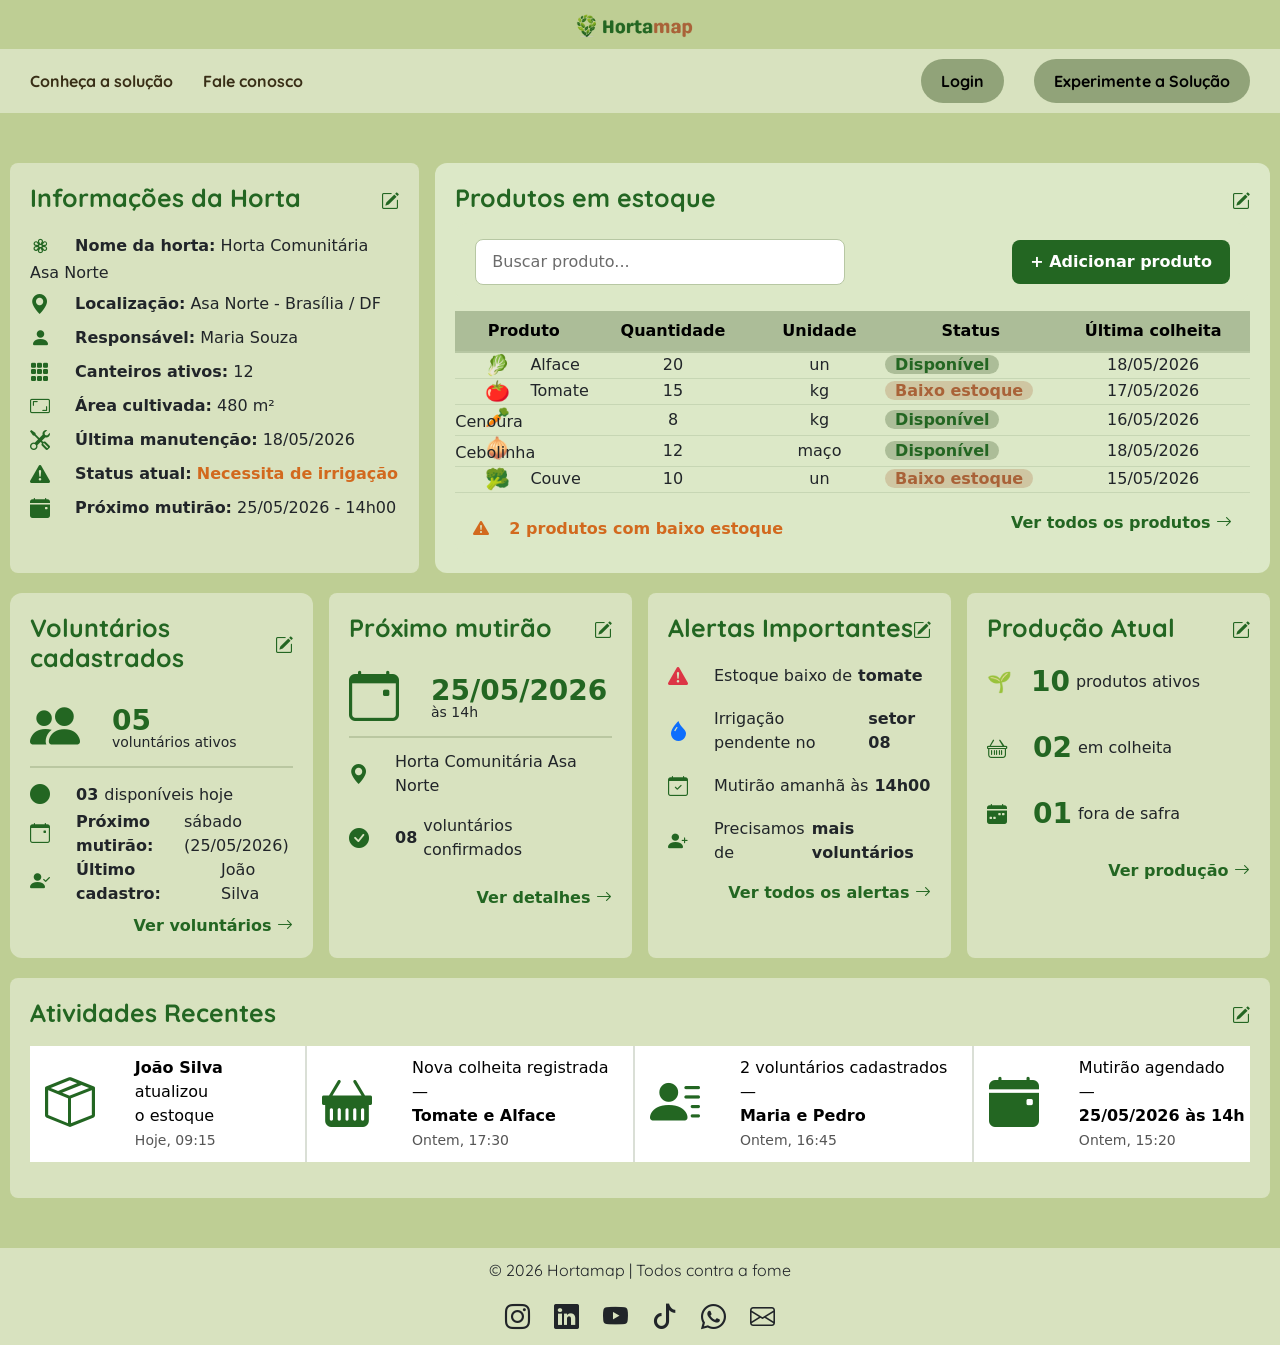
==== commit 927a5505: "Melhorias PBL Fase 4" ====
--- a/area_dashboard.html
+++ b/area_dashboard.html
@@ -17,7 +17,7 @@
 
 <body>
 	<div class="logo">
-		<img src="img/logo_HortaMap_horizontal.png" alt="HortaMap">
+		<a href="index.html" target="_parent"><img src="img/logo_HortaMap_horizontal.png" alt="HortaMap"></a>
 	</div>
 	<div class="navegacao">
 		<div class="esquerda">
--- a/css/css.css
+++ b/css/css.css
@@ -8,7 +8,7 @@
 }
 
 .logo img { /* imagem do topo */
-    padding-top: 10px;
+    padding-top: 0.625rem;
     width: 10%;
     height: auto;
     display: block;
@@ -22,12 +22,13 @@
     display: flex;
     justify-content: space-between;
     align-items: center;
-    padding: 10px 30px;
+    padding: 0.625rem 1.88rem;
+    flex-wrap: wrap
 }
 
 .navegacao h2 { /* menu sem formato de botão */
     font-family: "Quicksand", sans-serif;
-    font-size: 15px;
+    font-size: 1rem;
     font-weight: bold;
     margin: auto;
 }
@@ -35,13 +36,13 @@
 .esquerda, .direita { /* menu - separação entre botões e menu */
     display: flex;
     flex-direction: row;
-    gap: 30px;
+    gap: 1.88rem;
     color: #382e16;
 }
 
 .menu { /* menu em formato de botões */
-    border-radius: 40px;
-    padding: 10px 20px;
+    border-radius: 2.5rem;
+    padding: 0.625rem 1.25rem;
     background-color: #29461367;
     border: none;
     font-family: "Quicksand", sans-serif;
@@ -64,7 +65,7 @@
 }
 
 .conteudo { /* área entre menu e rodapé */
-    min-height: calc(100vh - 200px);
+    min-height: calc(100vh - 14.06rem);
 }
 
 .container-botao { /* container dos botões submit */
@@ -73,9 +74,9 @@
 }
 
 .botao { /* botão submit */
-    margin-top: 20px;
-    border-radius: 40px;
-    padding: 10px 20px;
+    margin-top: 1.25rem;
+    border-radius: 2.5rem;
+    padding: 0.625rem 1.25rem;
     background-color: #29461367;
     border: none;
     font-family: "Quicksand", sans-serif;
@@ -88,20 +89,20 @@
 }
 
 footer { /* rodapé */
-    padding: 10px 0px;
+    padding: 0.625rem 0;
     font-family: "Quicksand", sans-serif;
     background-color: rgba(255, 255, 255, 0.4);
     text-align: center;
-    gap: 15px;
+    gap: 1rem;
 }
 
 footer p { /* rodapé */
-    font-size: 15px;
+    font-size: 1rem;
 }
 
 .icon-rodape { /* rodapé */
-    font-size: 25px;
-    margin: 0px 10px;
+    font-size: 1.56rem;
+    margin: 0 0.625rem;
 }
 
 .my-forms { /* formulários */
@@ -113,8 +114,8 @@
 .text-duo-color { /* titulo com duas cores */
     font-weight: bold;
     justify-content: center;
-    font-size: 30px;
-    border-right: 2px solid rgba(255, 255, 255, 0.4);
+    font-size: 1.88rem;
+    border-right: 0.125rem solid rgba(255, 255, 255, 0.4);
 }
 
 .color1 { /* titulo com duas cores - cor um */
@@ -126,8 +127,8 @@
 }
 
 .text-explicacao { /* texto de introdução da página - vem junto do text-duo-color */
-    font-size: 16px;
-    padding: 10px 20px;
+    font-size: 1rem;
+    padding: 0.625rem 1.25rem;
     justify-content: center;
 }
 
@@ -137,10 +138,11 @@
 
 /* ------------------------------------ página INDEX ------------------------------------ */
 .caixa { /* caixas de fundo */
-    margin: 30px 50px;
-    padding: 40px;
-    border-radius: 100px;
+    margin: 1rem 3.125rem;
+    padding: 1.25rem 1.25rem;
+    border-radius: 6.25em;
     background-color: rgba(239, 226, 226, 0.4);
+    min-height: 31.25rem;
 }
 
 .texto { /* textos da página */
@@ -151,29 +153,29 @@
 
 .texto h3 { /* título das caixas */
     text-align: center;
-    margin-bottom: 30px;
+    margin-bottom: 1.88rem;
     font-weight: bold;
     font-family: "Quicksand", sans-serif;
 }
 
 .texto p { /* parágrafos */
     text-align: justify;
-    font-size: 18px;
-}
-
-.imgdireita, .imgesquerda { /*ajuste de imagem */
+    font-size: 1.125rem;
+}
+
+.imgdireita { /*ajuste de imagem */
     max-width: 100%;
     height: auto;
     object-fit: cover;
     object-position: center;
-}
-
-.imgdireita { /*ajuste de imagem */
-    border-radius: 0px 100px 100px 0px;
-}
-
-.imgesquerda { /*ajuste de imagem */
-    border-radius: 100px 0px 0px 100px;
+    border-radius: 0 6.25em 6.25em 0;
+}
+
+.video-container iframe {
+    width: 100%;
+    max-width: 43.75rem;
+    height: 24.625rem;
+    border-radius: 0 6.25em 6.25em 0;
 }
 
 /* ------------------------------------ página FALE CONOSCO ------------------------------------ */
@@ -182,32 +184,37 @@
 }
 
 .redes-fale-conosco { /* icones do fale conosco */
-    font-size: 50px;
-    padding: 30px;
+    font-size: 3.125rem;
+    padding: 1.88rem;
 }
 
 .caixa-contatos { /* caixas de redes sociais e outros contatos */
     background-color: rgba(255, 255, 255, 0.4);
     margin: auto;
-    margin-top: 50px;
-    margin-bottom: 30px;
-    padding: 20px;
+    margin-top: 3.125rem;
+    margin-bottom: 1.88rem;
+    padding: 1.25rem;
     display: block;
     text-align: center;
 }
 
 .intervalo-entre-campos { /* intervalo entre contatos */
-    padding-right: 40px;
+    padding-right: 2.5rem;
 }
 
 .fale-atendente { /* contato com atendente */
-    padding-right: 10px;
+    padding-right: 0.625rem;
+}
+
+.cont_caracteres {
+    font-size: 0.75rem;
+    text-align: end;
 }
 
 /* ------------------------------------ página LOGIN ------------------------------------ */
 .login-page, .frase-impacto, .forms-login { /* elementros centrais da página */
     margin: auto;
-    padding: 50px;
+    padding: 3.125rem;
 }
 
 .frase-impacto { /* elementos centrais da página - frase que chama atenção */
@@ -221,21 +228,21 @@
 h1 { /* frase de impacto */
     font-family: "Quicksand", sans-serif;
     font-weight: bold;
-    font-size: 30px;
-    margin-bottom: 50px;
+    font-size: 1.88rem;
+    margin-bottom: 3.125rem;
 }
 
 .senha { /* campo senha */
-    margin-top: 10px;
+    margin-top: 0.625rem;
 }
 
 .forms-login { /* formulário de login */
-    border-left: 5px solid #236622;
+    border-left: 0.31rem solid #236622;
 }
 
 /* ------------------------------------ página DASHBOARD ------------------------------------ */
 .conteudo-dash { /* container total da página */
-    margin: 50px 10px 30px 10px;
+    margin: 3.125rem 0.625rem 1.88rem 0.625rem;
 }
 
 .conteudo-dash .row { /* cada linha do dashboard: colunas com mesma altura */
@@ -243,13 +250,13 @@
 }
 
 .line-dash { /* cada linha de conteúdo do dash */
-    margin-bottom: 20px;
+    margin-bottom: 1.25rem;
 }
 
 .caixa-dash { /* cada caixa ocupa 100% da altura da coluna */
     background-color: rgba(255, 255, 255, 0.4);
-    padding: 20px;
-    border-radius: 8px;
+    padding: 1.25rem;
+    border-radius: 0.5rem;
     display: flex;
     flex-direction: column;
     height: 100%;
@@ -259,8 +266,8 @@
     font-weight: bold;
     font-family: "Quicksand", sans-serif;
     color: #236622;
-    padding-bottom: 10px;
-    font-size: 25px;
+    padding-bottom: 0.625rem;
+    font-size: 1.56rem;
     display: flex;
     align-items: center;
     justify-content: space-between;
@@ -273,13 +280,13 @@
 
 .atividades-recentes td { /* tabela de atividades recentes - coluna */
     vertical-align: middle;
-    padding: 10px 5px;
+    padding: 0.625rem 0.31rem;
 }
 
 .atividades-recentes .icone { /* tabela de atividades recentes - ícones */
-    width: 40px;
-    text-align: center;
-    font-size: 22px;
+    width: 2.5rem;
+    text-align: center;
+    font-size: 1.375rem;
     color: #236622;
 }
 
@@ -289,34 +296,34 @@
 
 .tabela-estoque-box { /* Caixa da tabela */
     background-color: #dce8c7; /* verde claro da referência */
-    border-radius: 12px;
-    padding: 20px;
+    border-radius: 0.75rem;
+    padding: 1.25rem;
 }
 
 .icon-info, .icon-large, .emoji-table { /* ícones e emojis */
     color: #236622;
-    margin-right: 20px;
+    margin-right: 1.25rem;
     vertical-align: middle;
 }
 
 .icon-info, .emoji-info, .emoji-table { /* ícones pequenos e emojis - tamanho */
-    font-size: 20px;
+    font-size: 1.25rem;
 }
 
 .icon-large { /* ícones grandes - tamanho */
-    font-size: 50px;
+    font-size: 3.125rem;
 }
 
 .emoji-info { /* emoji - margem */
-    margin-right: 13px;
+    margin-right: 0.81rem;
 }
 
 .emoji-table { /* emoji - margem */
-    margin: 0px 20px 0px 30px;
+    margin: 0 1.25rem 0 1.88rem;
 }
 
 .bi-exclamation-triangle-fill { /* Ícone do estoque alerta */
-    margin-right: 20px;
+    margin-right: 1.25rem;
 }
 
 .btn-edit-box { /* botão de edição - lápis */
@@ -328,7 +335,7 @@
 }
 
 .btn-edit-box i { /* botão de edição - lápis */
-    font-size: 18px;
+    font-size: 1.125rem;
 }
 
 .btn-edit-box:hover i { /* botão de edição - lápis - ao passar o mouse */
@@ -337,8 +344,8 @@
 
 .alerta-estoque { /* alerta de estoque baixo */
     background-color: #dce8c7;
-    padding: 12px 18px;
-    border-radius: 10px;
+    padding: 0.75rem 1.125rem;
+    border-radius: 0.625rem;
     display: flex;
     justify-content: space-between;
     align-items: center;
@@ -357,22 +364,22 @@
 .tabela-estoque { /* Tabela sem bordas Bootstrap */
     width: 100%;
     border-collapse: collapse;
-    margin-top: 10px;
+    margin-top: 0.625rem;
 }
 
 .tabela-estoque thead th { /* Tabela sem bordas Bootstrap - cabeçalho */
     color: black;
     font-weight: bold;
-    padding: 8px 0;
-    border-bottom: 2px solid #b7c7a3;
+    padding: 0.5rem 0;
+    border-bottom: 0.125rem solid #b7c7a3;
     text-align: center;
     background-color: #29461343;
 }
 
 .tabela-estoque td { /* Tabela sem bordas Bootstrap - linhas */
-    padding: 10px 0;
-    border-bottom: 1px solid #c7d6b4;
-    line-height: 5px;
+    padding: 0.625rem 0;
+    border-bottom: 0.06rem solid #c7d6b4;
+    line-height: 0.31rem;
 }
 
 .col-curta { /* para colocar a tabela com tamanho de colunas mais equilibrado*/
@@ -386,8 +393,8 @@
 
 .status { /* Status - tabela estoque */
     font-weight: bold;
-    padding: 0px 10px;
-    border-radius: 10px;
+    padding: 0 0.625rem;
+    border-radius: 0.625rem;
 }
 
 .status.disponivel { /* Status - itens disponíveis */
@@ -401,25 +408,25 @@
 }
 
 .resumo-estoque { /* Texto abaixo da tabela */
-    margin-top: 12px;
-    margin-bottom: 5px;
+    margin-top: 0.75rem;
+    margin-bottom: 0.31rem;
 }
 
 .barra-acoes { /* Busca - Caixa verde clara */
     background-color: #dce8c7; /* mesmo tom da referência */
-    padding: 15px 20px;
-    border-radius: 12px;
+    padding: 1rem 1.25rem;
+    border-radius: 0.75rem;
     display: flex;
     justify-content: space-between;
     align-items: center;
 }
 
 .input-busca { /* Campo de busca */
-    width: 250px;
-    padding: 10px 15px;
-    border-radius: 8px;
-    border: 1px solid #b7c7a3;
-    font-size: 15px;
+    width: 23.125rem;
+    padding: 0.625rem 1rem;
+    border-radius: 0.5rem;
+    border: 0.06rem solid #b7c7a3;
+    font-size: 1rem;
     outline: none;
     margin: none;
 }
@@ -432,8 +439,8 @@
     background-color: #236622;
     color: white;
     border: none;
-    padding: 10px 18px;
-    border-radius: 8px;
+    padding: 0.625rem 1.125rem;
+    border-radius: 0.5rem;
     font-weight: bold;
     cursor: pointer;
     transition: 0.2s;
@@ -445,27 +452,27 @@
 }
 
 .line-table-atividades { /* texto das últimas atividades notificadas */
-    border-right: 2px solid #2946132c;
+    border-right: 0.125rem solid #2946132c;
 }
 
 td .icon-large { /* texto das últimas atividades notificadas - icones */
-    padding: 10px;
+    padding: 0.625rem;
 }
 
 .voluntarios-box { /* Caixa específica dos voluntários */
-    border-radius: 12px;
-    padding: 20px;
+    border-radius: 0.75rem;
+    padding: 1.25rem;
 }
 
 .linha-voluntario { /* Linha com número grande + texto pequeno */
     display: flex;
     align-items: center;
-    gap: 12px; /* espaço entre ícone e texto */
-    margin-bottom: 12px;
+    gap: 0.75rem; /* espaço entre ícone e texto */
+    margin-bottom: 0.75rem;
 }
 
 .line-voluntarios-ativos { /* Linha com número grande + texto pequeno */
-    border-bottom: 2px solid #2946132c;
+    border-bottom: 0.125rem solid #2946132c;
 }
 
 .vol-info { /* Linha com número grande + texto pequeno */
@@ -475,45 +482,47 @@
 }
 
 .numero { /* Linha com número grande + texto pequeno */
-    font-size: 28px;
+    font-size: 1.75rem;
     font-weight: bold;
     color: #236622;
 }
 
 .vol-info .descricao { /* Linha com número grande + texto pequeno */
-    font-size: 14px;
-    margin-top: -2px;
+    font-size: 0.875rem;
+    margin-top: -0.125rem;
 }
 
 .linha-info { /* Linhas com ícones */
     display: flex;
     align-items: center;
-    gap: 6px;
-    margin-bottom: 10px;
+    gap: 0.375rem;
+    margin-bottom: 0.625rem;
 }
 
 /* ------------------------------------ página CADASTRO ------------------------------------ */
 .tipo-cadastro { /* div onde está os botões de tipo de cadastro */
-    margin-top: 20px;
+    margin: 1.25rem 0;
     display: flex;
     flex-direction: row;
-    gap: 30px;
-    align-items: center;
-    padding: 10px 30px;
+    gap: 1.25rem;
+    align-items: center;
+    padding: 0.625rem 0;
+    flex-wrap: wrap;
 }
 
 .forms-cadastro { /* div onde está os botões de tipo de cadastro */
-    margin-bottom: 30px;
+    margin-bottom: 1.88rem;
 }
 
 .cadastro-button { /* botão de tipo de cadastro */
-    border-radius: 40px;
-    padding: 10px 20px;
+    border-radius: 2.5rem;
+    padding: 0.625rem 1.25rem;
     background-color: rgba(255, 255, 255, 0.4);
     border: none;
     font-family: "Quicksand", sans-serif;
     font-weight: bold;
     color: #236622;
+    text-align: center;
 }
 
 .cadastro-button:hover { /* botão de tipo de cadastro - quando passa o mouse */
@@ -527,24 +536,24 @@
 }
 
 .secao-cadastro { /* container do cadastro */
-    margin-top: 20px;
-    padding-bottom: 30px;
-    border-bottom: 2px dashed #23662245;
+    margin-top: 1.25rem;
+    padding-bottom: 1.88rem;
+    border-bottom: 0.125rem dashed #23662245;
 }
 
 .identificacao-secao { /* titulo da seção */
     font-family: "Quicksand", sans-serif;
-    font-size: 15px;
+    font-size: 1rem;
 }
 
 .produto-item .form-check-label { /* cadastro de produto - seleção */
-    width: 110px;
+    width: 10.625rem;
 }
 
 .produto-item .area-input { /* cadastro de produto - quantidade */
-    width: 100px;
+    width: 6.25em;
 }
 
 .produto-item .form-check-input { /* cadastro de produto */
     margin-top: 0;
-}+}
